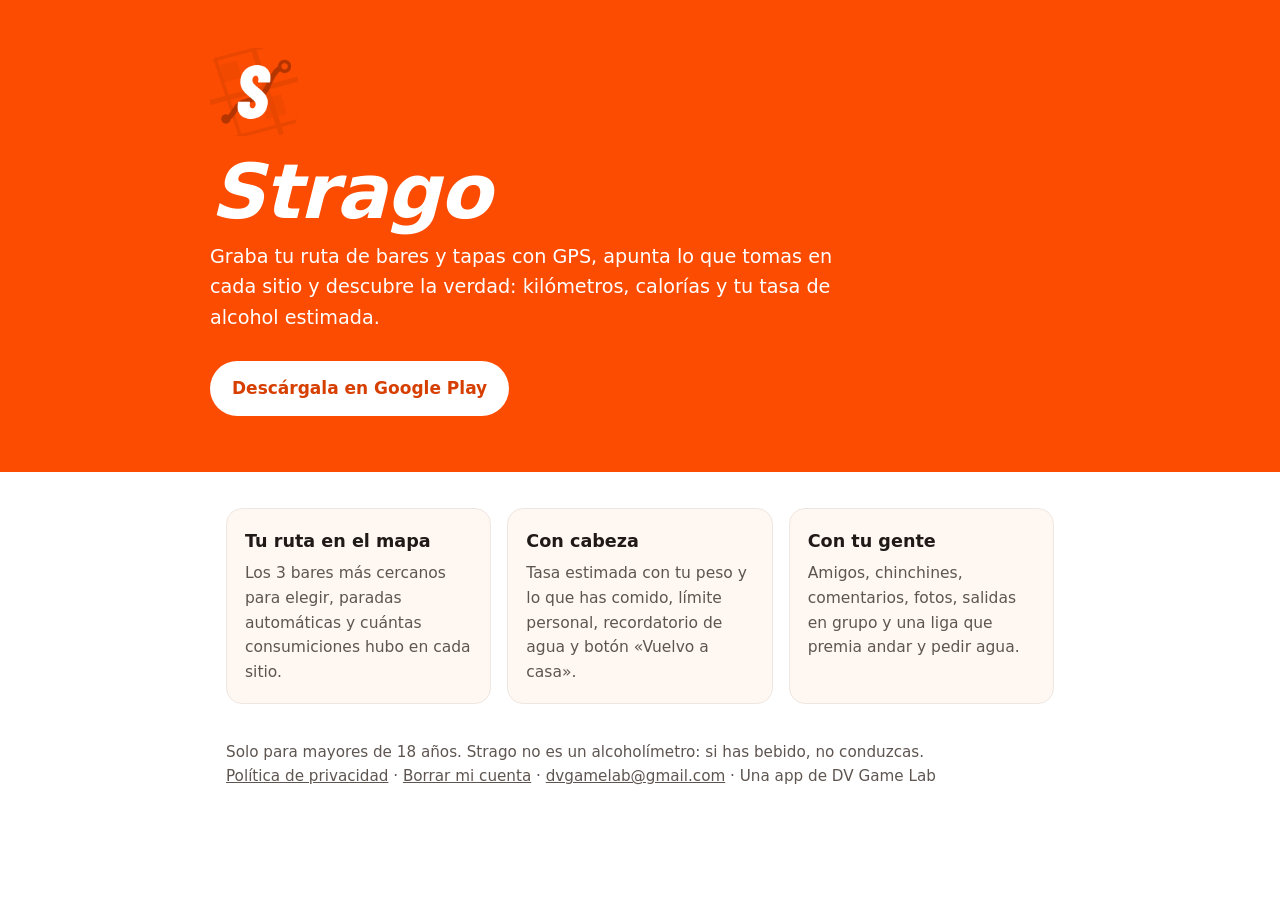
==== strago/index.html @ 6ef46670 "Add Strago website, privacy policy and account deletion page - /strago/: presentación de la app con " ====
<!doctype html>
<html lang="es">
<head>
  <meta charset="utf-8">
  <meta name="viewport" content="width=device-width, initial-scale=1">
  <meta name="color-scheme" content="light dark">
  <title>Strago · Ruta de bares y tapas</title>
  <meta name="description" content="Strago: graba tu ruta de bares y tapas con GPS, apunta lo que tomas y descubre kilómetros, calorías y tu tasa de alcohol estimada. Una app de DV Game Lab.">
  <link rel="icon" href="icon.png">
  <style>
    :root { --bg:#FFFFFF; --text:#1F1A17; --muted:#5E5550; --brand:#FC4C02; --line:#EEE6E1; --soft:#FFF7F2; }
    @media (prefers-color-scheme: dark) { :root { --bg:#14110F; --text:#F6F2EF; --muted:#B9AFA9; --line:#3A322D; --soft:#1F1A17; } }
    * { box-sizing:border-box; }
    body { margin:0; background:var(--bg); color:var(--text); font:17px/1.6 system-ui,-apple-system,"Segoe UI",Roboto,sans-serif; }
    .hero { background:var(--brand); color:#fff; padding:48px 16px 56px; }
    .wrap { width:min(860px,100%); margin:0 auto; }
    .hero img { width:88px; height:88px; border-radius:20px; display:block; margin-bottom:18px; }
    .logo { font:italic 800 clamp(48px,11vw,76px)/1 system-ui,sans-serif; letter-spacing:-1px; margin:0; }
    .hero p { font-size:1.2rem; max-width:34em; margin:.6em 0 1.4em; }
    .btn { display:inline-block; background:#fff; color:#D63F00; font-weight:800; padding:14px 22px; border-radius:999px; text-decoration:none; }
    .grid { display:grid; grid-template-columns:repeat(auto-fit,minmax(220px,1fr)); gap:16px; padding:36px 16px; }
    .grid div { background:var(--soft); border:1px solid var(--line); border-radius:16px; padding:18px; }
    .grid h2 { margin:0 0 6px; font-size:1.1rem; }
    .grid p { margin:0; color:var(--muted); font-size:.97rem; }
    .fine { padding:0 16px 40px; color:var(--muted); font-size:.95rem; }
    a { color:inherit; }
  </style>
</head>
<body>
  <section class="hero"><div class="wrap">
    <img src="icon.png" alt="Icono de Strago">
    <h1 class="logo">Strago</h1>
    <p>Graba tu ruta de bares y tapas con GPS, apunta lo que tomas en cada sitio y descubre la verdad: kilómetros, calorías y tu tasa de alcohol estimada.</p>
    <a class="btn" href="https://play.google.com/store/apps/details?id=com.dvgamelab.strago">Descárgala en Google Play</a>
  </div></section>
  <section class="grid wrap">
    <div><h2>Tu ruta en el mapa</h2><p>Los 3 bares más cercanos para elegir, paradas automáticas y cuántas consumiciones hubo en cada sitio.</p></div>
    <div><h2>Con cabeza</h2><p>Tasa estimada con tu peso y lo que has comido, límite personal, recordatorio de agua y botón «Vuelvo a casa».</p></div>
    <div><h2>Con tu gente</h2><p>Amigos, chinchines, comentarios, fotos, salidas en grupo y una liga que premia andar y pedir agua.</p></div>
  </section>
  <p class="fine wrap">Solo para mayores de 18 años. Strago no es un alcoholímetro: si has bebido, no conduzcas.<br>
  <a href="privacy-policy/">Política de privacidad</a> · <a href="delete-account/">Borrar mi cuenta</a> ·
  <a href="mailto:dvgamelab@gmail.com">dvgamelab@gmail.com</a> · Una app de DV Game Lab</p>
</body>
</html>
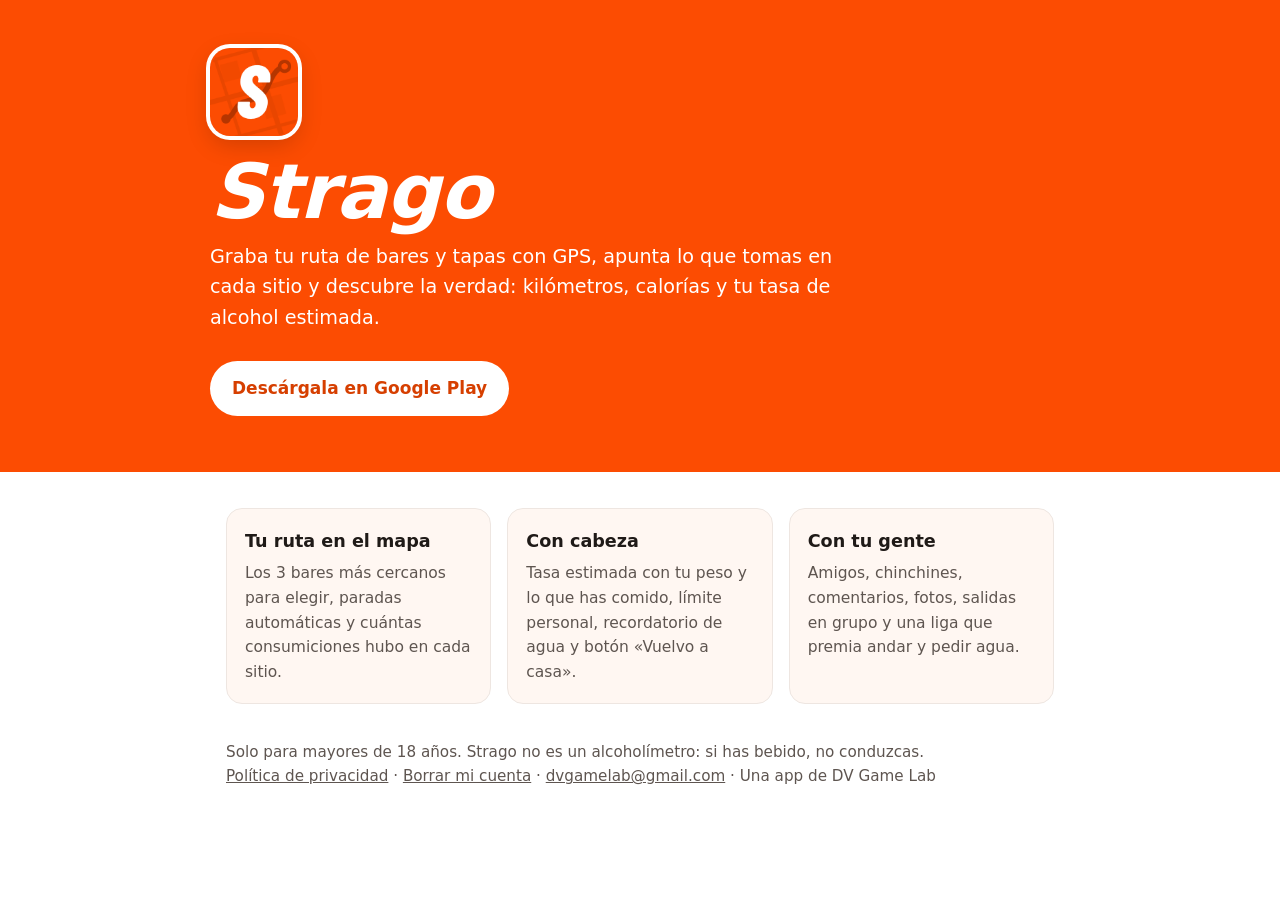
==== commit 7d69d600: "Strago: borde blanco en el icono de la portada Co-Authored-By: Claude Opus 5.5 <noreply@anthropic.co" ====
--- a/strago/index.html
+++ b/strago/index.html
@@ -14,7 +14,7 @@
     body { margin:0; background:var(--bg); color:var(--text); font:17px/1.6 system-ui,-apple-system,"Segoe UI",Roboto,sans-serif; }
     .hero { background:var(--brand); color:#fff; padding:48px 16px 56px; }
     .wrap { width:min(860px,100%); margin:0 auto; }
-    .hero img { width:88px; height:88px; border-radius:20px; display:block; margin-bottom:18px; }
+    .hero img { width:88px; height:88px; border-radius:20px; display:block; margin-bottom:18px; box-shadow:0 0 0 4px #FFFFFF, 0 8px 24px rgba(0,0,0,.18); }
     .logo { font:italic 800 clamp(48px,11vw,76px)/1 system-ui,sans-serif; letter-spacing:-1px; margin:0; }
     .hero p { font-size:1.2rem; max-width:34em; margin:.6em 0 1.4em; }
     .btn { display:inline-block; background:#fff; color:#D63F00; font-weight:800; padding:14px 22px; border-radius:999px; text-decoration:none; }
